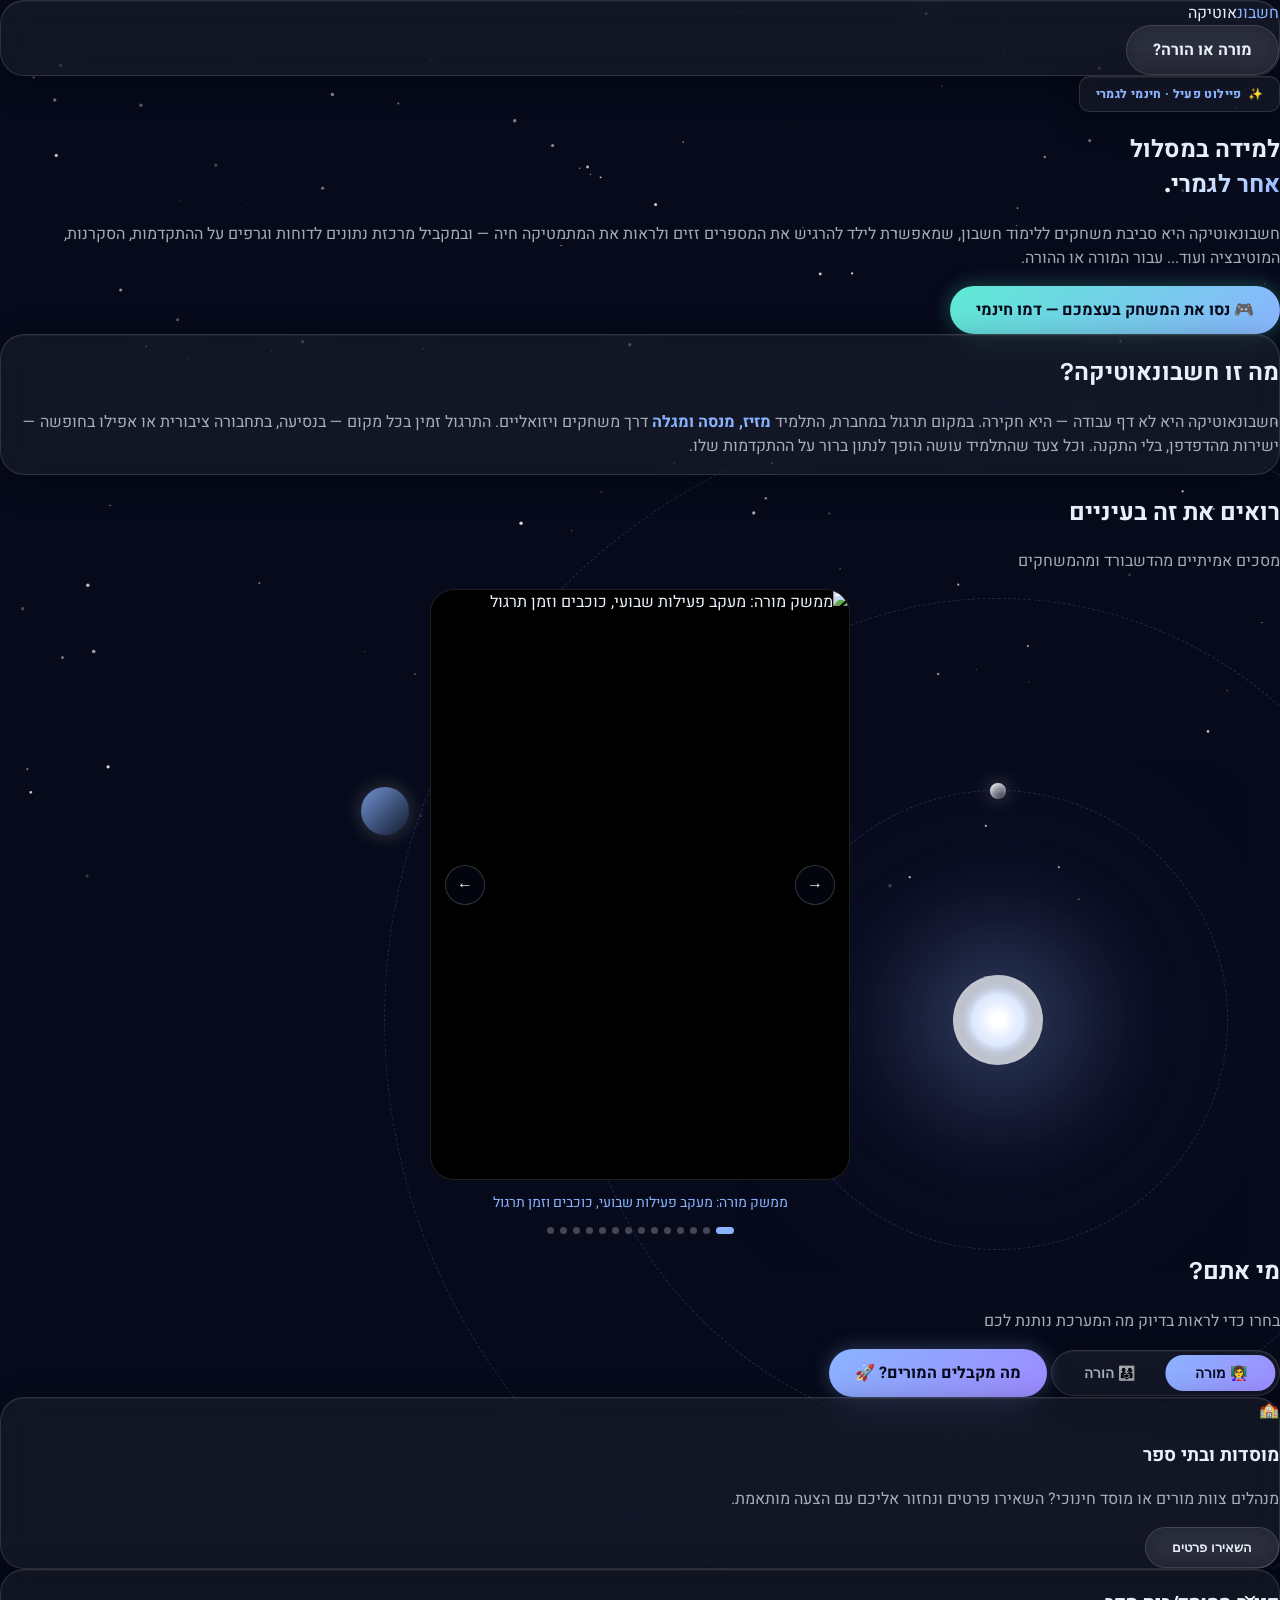
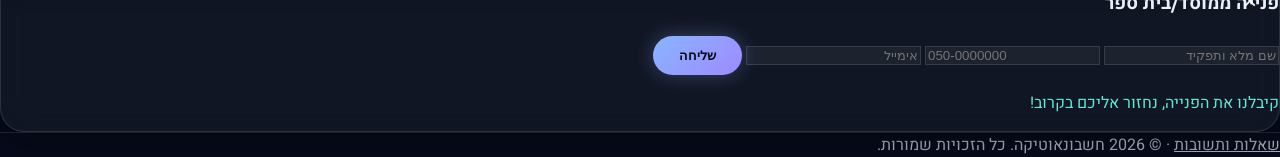
==== index.html @ 61967789 "Clarify landing page copy and remove arrows from buttons Rewrites the hero description in the founde" ====
<!DOCTYPE html>
<html lang="he" dir="rtl">
<head>
  <meta charset="UTF-8" />
  <meta name="viewport" content="width=device-width, initial-scale=1.0, viewport-fit=cover" />
  <title>חשבונאוטיקה | למידה במסלול אחר לגמרי</title>

  <script src="https://cdn.tailwindcss.com"></script>
  <link href="https://fonts.googleapis.com/css2?family=Heebo:wght@300;400;500;700;900&family=Space+Grotesk:wght@500;600;700&display=swap" rel="stylesheet">
  <link rel="stylesheet" href="assets/site.css">
  <style>
    #starfield { position:fixed; inset:0; z-index:-3; pointer-events:none; }
    .role-switch { position:relative; display:inline-flex; padding:4px; border-radius:999px; gap:4px; }
    .role-switch button { position:relative; z-index:2; border:none; background:none; padding:10px 28px; border-radius:999px; font-weight:800; font-size:14px; cursor:pointer; color:var(--text-muted); transition:color 0.25s ease; }
    .role-switch button.active { color:var(--bg-deep); }
    .role-switch .role-thumb { position:absolute; top:4px; bottom:4px; left:4px; width:calc(50% - 4px); border-radius:999px; background:linear-gradient(135deg, var(--accent-blue) 0%, var(--accent-indigo) 100%); transition:transform 0.3s cubic-bezier(.4,0,.2,1); z-index:1; }
    .role-switch[data-role="teacher"] .role-thumb { transform:translateX(100%); }
    .role-switch[data-role="parent"] .role-thumb { transform:translateX(0); }
  </style>
</head>
<body class="antialiased">

  <canvas id="starfield"></canvas>

  <!-- Navbar -->
  <nav class="fixed top-0 w-full z-50 p-4">
    <div class="max-w-6xl mx-auto glass-panel !rounded-full px-6 py-3 flex justify-between items-center">
      <div class="font-space font-bold text-lg">
        <span style="color:var(--accent-blue);">חשבונ</span>אוטיקה
      </div>
      <a href="#roleSwitch" class="glass-btn !py-2 !px-5 !text-sm">מורה או הורה?</a>
    </div>
  </nav>

  <!-- Hero -->
  <main class="relative z-10 max-w-5xl mx-auto px-5 pt-32 sm:pt-40 pb-20">
    <section class="text-center space-y-7">
      <div class="label-tag glass-panel" style="display:inline-flex; color:var(--accent-blue); padding:8px 16px;">
        <span>✨</span><span>פיילוט פעיל · חינמי לגמרי</span>
      </div>
      <h1 class="font-space text-4xl sm:text-5xl lg:text-6xl font-bold leading-tight">
        למידה במסלול <br>
        <span class="text-gradient">אחר לגמרי.</span>
      </h1>
      <p id="roleSupportingText" class="text-base sm:text-lg leading-relaxed max-w-2xl mx-auto" style="color:var(--text-muted);">
        חשבונאוטיקה היא סביבת משחקים ללימוד חשבון, שמאפשרת לילד להרגיש את המספרים זזים ולראות את המתמטיקה חיה — ובמקביל מרכזת נתונים לדוחות וגרפים על ההתקדמות, הסקרנות, המוטיבציה ועוד... עבור המורה או ההורה.
      </p>
      <a href="https://aritmetica.nt-school.app/demo" target="_blank" rel="noopener" class="glass-btn" style="display:inline-flex; background:linear-gradient(135deg, var(--accent-turquoise) 0%, var(--accent-blue) 100%); border:none; color:var(--bg-deep); box-shadow:0 0 20px rgba(94,234,212,0.3);">🎮 נסו את המשחק בעצמכם — דמו חינמי</a>
    </section>

    <!-- Vision -->
    <section class="mt-24 glass-panel p-6 sm:p-10 space-y-4 text-right">
      <h2 class="font-space text-2xl sm:text-3xl font-bold">מה זו חשבונאוטיקה?</h2>
      <p class="leading-relaxed" style="color:var(--text-muted);">
        חשבונאוטיקה היא לא דף עבודה — היא חקירה. במקום תרגול במחברת, התלמיד <span style="color:var(--accent-blue); font-weight:700;">מזיז, מנסה ומגלה</span> דרך משחקים ויזואליים. התרגול זמין בכל מקום — בנסיעה, בתחבורה ציבורית או אפילו בחופשה — ישירות מהדפדפן, בלי התקנה. וכל צעד שהתלמיד עושה הופך לנתון ברור על ההתקדמות שלו.
      </p>
    </section>

    <!-- Gallery -->
    <section class="mt-24 space-y-6">
      <div class="text-center space-y-2">
        <h2 class="font-space text-2xl sm:text-3xl font-bold">רואים את זה בעיניים</h2>
        <p style="color:var(--text-muted);">מסכים אמיתיים מהדשבורד ומהמשחקים</p>
      </div>
      <div id="gallerySection"></div>
    </section>

    <!-- Role picker -->
    <section class="mt-24 text-center space-y-4">
      <div class="space-y-2 mb-6">
        <h2 class="font-space text-2xl sm:text-3xl font-bold">מי אתם?</h2>
        <p style="color:var(--text-muted);">בחרו כדי לראות בדיוק מה המערכת נותנת לכם</p>
      </div>
      <div class="flex flex-col items-center gap-4">
        <div class="role-switch glass-panel" id="roleSwitch" data-role="teacher">
          <div class="role-thumb"></div>
          <button type="button" data-role="teacher" class="active">👩‍🏫 מורה</button>
          <button type="button" data-role="parent">👨‍👩‍👧 הורה</button>
        </div>
        <a id="roleCta" href="teacher.html" class="glass-btn glass-btn-primary">מה מקבלים המורים? 🚀</a>
      </div>
    </section>

    <!-- Institutions -->
    <section id="tracks" class="mt-24 scroll-mt-24">
      <div class="glass-panel p-8 flex flex-col sm:flex-row sm:items-center gap-5 justify-between" id="institution-panel">
        <div class="flex items-start gap-4">
          <div class="text-3xl">🏫</div>
          <div>
            <h3 class="font-space text-xl font-bold mb-1">מוסדות ובתי ספר</h3>
            <p style="color:var(--text-muted);" class="text-sm leading-relaxed">מנהלים צוות מורים או מוסד חינוכי? השאירו פרטים ונחזור אליכם עם הצעה מותאמת.</p>
          </div>
        </div>
        <button id="institution-open-btn" class="glass-btn whitespace-nowrap">השאירו פרטים</button>
      </div>
    </section>
  </main>

  <!-- Institution contact modal -->
  <div id="institution-modal" class="hidden fixed inset-0 z-[999] items-center justify-center p-4" style="background:rgba(6,10,26,0.9);">
    <div class="glass-panel p-6 sm:p-8 max-w-md w-full text-right relative">
      <button id="institution-close-btn" style="position:absolute; top:16px; inset-inline-start:16px; background:none; border:none; color:white; font-size:24px; cursor:pointer;">&times;</button>
      <h3 class="font-space text-xl font-bold mb-4">פנייה ממוסד/בית ספר</h3>
      <form id="institutionForm" data-prefix="inst" class="space-y-3">
        <div id="inst-error-message" class="hidden p-3 rounded-xl text-xs font-semibold" style="background:rgba(255,107,74,0.12); color:var(--accent-flame);"></div>
        <input id="inst-name" placeholder="שם מלא ותפקיד" required class="w-full px-4 py-3 rounded-xl text-sm" style="background:rgba(255,255,255,0.05); border:1px solid var(--border-panel); color:white;">
        <input id="inst-phone" type="tel" placeholder="050-0000000" required class="w-full px-4 py-3 rounded-xl text-sm" style="background:rgba(255,255,255,0.05); border:1px solid var(--border-panel); color:white;">
        <input id="inst-email" type="email" placeholder="אימייל" required class="w-full px-4 py-3 rounded-xl text-sm" style="background:rgba(255,255,255,0.05); border:1px solid var(--border-panel); color:white;">
        <button type="submit" class="glass-btn glass-btn-primary w-full justify-center">שליחה</button>
      </form>
      <div id="institution-success" class="hidden text-center py-4">
        <p style="color:var(--accent-turquoise);">קיבלנו את הפנייה, נחזור אליכם בקרוב!</p>
      </div>
    </div>
  </div>

  <footer class="py-8 px-5 text-center text-xs relative z-10" style="color:var(--text-muted); border-top:1px solid var(--border-panel);">
    <a href="faq.html" style="color:var(--text-muted); text-decoration:underline;">שאלות ותשובות</a>
    <span class="mx-2">·</span>
    © 2026 חשבונאוטיקה. כל הזכויות שמורות.
  </footer>

  <script src="assets/solar-system.js"></script>
  <script src="assets/starfield.js"></script>
  <script src="assets/gallery.js"></script>
  <script src="assets/lead-form.js"></script>
  <script>
    if (window.innerWidth < 640) {
      initSolarSystem({ top: '-8%', left: '-30%', scale: 0.55, rotateOffset: 0, parallaxYFactor: 0.25, parallaxXFactor: 0 });
    } else {
      initSolarSystem({ top: '28%', left: '18%', scale: 1, rotateOffset: 0, parallax: false });
    }
    initStarfield();

    // Role switch — swaps hero supporting text + CTA target in place.
    (function () {
      const roleCopy = {
        teacher: {
          text: 'חשבונאוטיקה היא סביבת משחקים ללימוד חשבון, שמאפשרת לתלמיד להרגיש את המספרים זזים ולראות את המתמטיקה חיה — ובמקביל מרכזת נתונים לדוחות וגרפים על ההתקדמות, הסקרנות, המוטיבציה ועוד... עבור המורה.',
          ctaText: 'מה מקבלים המורים? 🚀',
          ctaHref: 'teacher.html'
        },
        parent: {
          text: 'חשבונאוטיקה היא סביבת משחקים ללימוד חשבון, שמאפשרת לילד להרגיש את המספרים זזים ולראות את המתמטיקה חיה — ובמקביל מרכזת נתונים לדוחות וגרפים על ההתקדמות, הסקרנות, המוטיבציה ועוד... עבורכם.',
          ctaText: 'מה מקבלים ההורים? 🚀',
          ctaHref: 'parent.html'
        }
      };
      const roleSwitch = document.getElementById('roleSwitch');
      const roleText = document.getElementById('roleSupportingText');
      const roleCta = document.getElementById('roleCta');
      roleSwitch.querySelectorAll('button').forEach(function (btn) {
        btn.addEventListener('click', function () {
          const role = btn.getAttribute('data-role');
          roleSwitch.setAttribute('data-role', role);
          roleSwitch.querySelectorAll('button').forEach(function (b) { b.classList.remove('active'); });
          btn.classList.add('active');
          roleText.textContent = roleCopy[role].text;
          roleCta.textContent = roleCopy[role].ctaText;
          roleCta.href = roleCopy[role].ctaHref;
        });
      });
    })();

    const albumData = [
      { src: 'דשבורד 1 .gif', label: 'ממשק מורה: מעקב פעילות שבועי, כוכבים וזמן תרגול' },
      { src: 'דשבורד 2.gif', label: 'ממשק מורה: ניתוח שגיאות ואבחון קשיים לתלמיד' },
      { src: 'דשבורד 3.gif', label: 'ממשק מורה: בניית רצף תרגול אישי לכל תלמיד' },
      { src: 'כפל 1 .gif', label: 'גיימפליי: תרגול כפל ויזואלי המשלב הבנה ומשחק מאתגר' },
      { src: 'כפל 2.gif', label: 'גיימפליי: משחק לוח הכפל לחיזוק ושליפה מהירה' },
      { src: 'משוואות .gif', label: 'גיימפליי: פתרון משוואות בדרך חווייתית' },
      { src: 'צורות .gif', label: 'גיימפליי: מהנדסי צורות - הבנת שטח והיקף' },
      { src: '111.jpeg', label: 'FractionLab - מעבדת שברים אינטראקטיבית' },
      { src: '112.jpeg', label: 'Balance - מאזניים אלגבריים ואיזון משוואות' },
      { src: '113.jpeg', label: 'Tank - שברים עשרוניים ואחוזים באמצעות מילוי מכלים' },
      { src: '114.jpeg', label: 'Equations - ייצוג חזותי ופתרון משוואות' },
      { src: '115.jpeg', label: 'MultiplicationChamp - ראייה מרחבית ולוח הכפל' },
      { src: '116.jpeg', label: 'JuniorGrid - גאומטריה, שטחים וכפל מבוסס רשת' },
      { src: '117.jpeg', label: 'Magic Patterns - זיהוי חוקיות וסדרות מספריות' }
    ];
    initGallery('gallerySection', albumData, { autoAdvanceMs: 4000 });

    const instOpenBtn = document.getElementById('institution-open-btn');
    const instModal = document.getElementById('institution-modal');
    const instCloseBtn = document.getElementById('institution-close-btn');
    instOpenBtn.addEventListener('click', function () {
      instModal.classList.remove('hidden');
      instModal.style.display = 'flex';
    });
    instCloseBtn.addEventListener('click', function () {
      instModal.classList.add('hidden');
      instModal.style.display = 'none';
    });
    document.getElementById('institutionForm').addEventListener('submit', function (e) {
      e.preventDefault();
      const ok = submitLeadForm(this, 'institution', function () {
        document.getElementById('institutionForm').classList.add('hidden');
        document.getElementById('institution-success').classList.remove('hidden');
      });
    });
  </script>
</body>
</html>
---- assets/site.css ----
/*
  Shared design tokens for the חשבונאוטיקה brand site.
  Pages must include in <head>, BEFORE this file:
  <link href="https://fonts.googleapis.com/css2?family=Heebo:wght@300;400;500;700;900&family=Space+Grotesk:wght@500;600;700&display=swap" rel="stylesheet">
*/

:root {
  --bg-deep: #060A1A;
  --bg-deep-2: #0B1330;
  --bg-panel: rgba(255, 255, 255, 0.05);
  --border-panel: rgba(255, 255, 255, 0.12);
  --accent-blue: #8AB4FF;
  --accent-indigo: #9D8BFF;
  --accent-turquoise: #5EEAD4;
  --accent-flame: #FF6B4A;
  --text-primary: #EAF0FA;
  --text-muted: rgba(234, 240, 250, 0.7);
}

* { box-sizing: border-box; }

html { scroll-behavior: smooth; }

body {
  background-color: var(--bg-deep);
  color: var(--text-primary);
  font-family: 'Heebo', -apple-system, BlinkMacSystemFont, 'Segoe UI', sans-serif;
  overflow-x: hidden;
  margin: 0;
}

.font-space { font-family: 'Space Grotesk', 'Heebo', sans-serif; }

.glass-panel {
  background: var(--bg-panel);
  backdrop-filter: blur(16px);
  -webkit-backdrop-filter: blur(16px);
  border: 1px solid var(--border-panel);
  box-shadow: 0 8px 32px rgba(0, 0, 0, 0.3), inset 0 1px 0 rgba(255, 255, 255, 0.05);
  border-radius: 24px;
  transition: all 0.3s ease;
}

.glass-panel:hover {
  background: rgba(255, 255, 255, 0.07);
  border-color: rgba(255, 255, 255, 0.18);
  transform: translateY(-2px);
}

.glass-btn {
  background: rgba(255, 255, 255, 0.06);
  backdrop-filter: blur(10px);
  -webkit-backdrop-filter: blur(10px);
  border: 1px solid rgba(255, 255, 255, 0.14);
  color: var(--text-primary);
  padding: 12px 26px;
  border-radius: 999px;
  font-weight: 700;
  display: inline-flex;
  align-items: center;
  justify-content: center;
  gap: 8px;
  transition: all 0.25s ease;
  cursor: pointer;
  text-decoration: none;
}

.glass-btn:hover {
  background: rgba(255, 255, 255, 0.11);
  border-color: rgba(138, 180, 255, 0.45);
  box-shadow: 0 0 20px rgba(138, 180, 255, 0.2);
  transform: translateY(-1px);
}

.glass-btn-primary {
  background: linear-gradient(135deg, var(--accent-blue) 0%, var(--accent-indigo) 100%);
  color: var(--bg-deep);
  border: none;
  box-shadow: 0 0 20px rgba(138, 180, 255, 0.3);
}

.glass-btn-primary:hover {
  box-shadow: 0 0 30px rgba(138, 180, 255, 0.5);
  transform: translateY(-1px);
}

.text-gradient {
  background: linear-gradient(135deg, #FFFFFF 0%, var(--accent-blue) 100%);
  -webkit-background-clip: text;
  -webkit-text-fill-color: transparent;
  background-clip: text;
}

.label-tag {
  display: inline-flex;
  align-items: center;
  gap: 6px;
  padding: 6px 14px;
  border-radius: 10px;
  font-weight: 800;
  font-size: 12px;
  letter-spacing: 0.03em;
}

.form-select {
  appearance: none;
  -webkit-appearance: none;
  background-image: url("data:image/svg+xml,%3Csvg xmlns='http://www.w3.org/2000/svg' width='12' height='8' viewBox='0 0 12 8' fill='none'%3E%3Cpath d='M1 1.5L6 6.5L11 1.5' stroke='%238AB4FF' stroke-width='1.5' stroke-linecap='round' stroke-linejoin='round'/%3E%3C/svg%3E");
  background-repeat: no-repeat;
  background-position: left 16px center;
  color-scheme: dark;
}
.form-select option {
  background: var(--bg-deep-2);
  color: var(--text-primary);
}
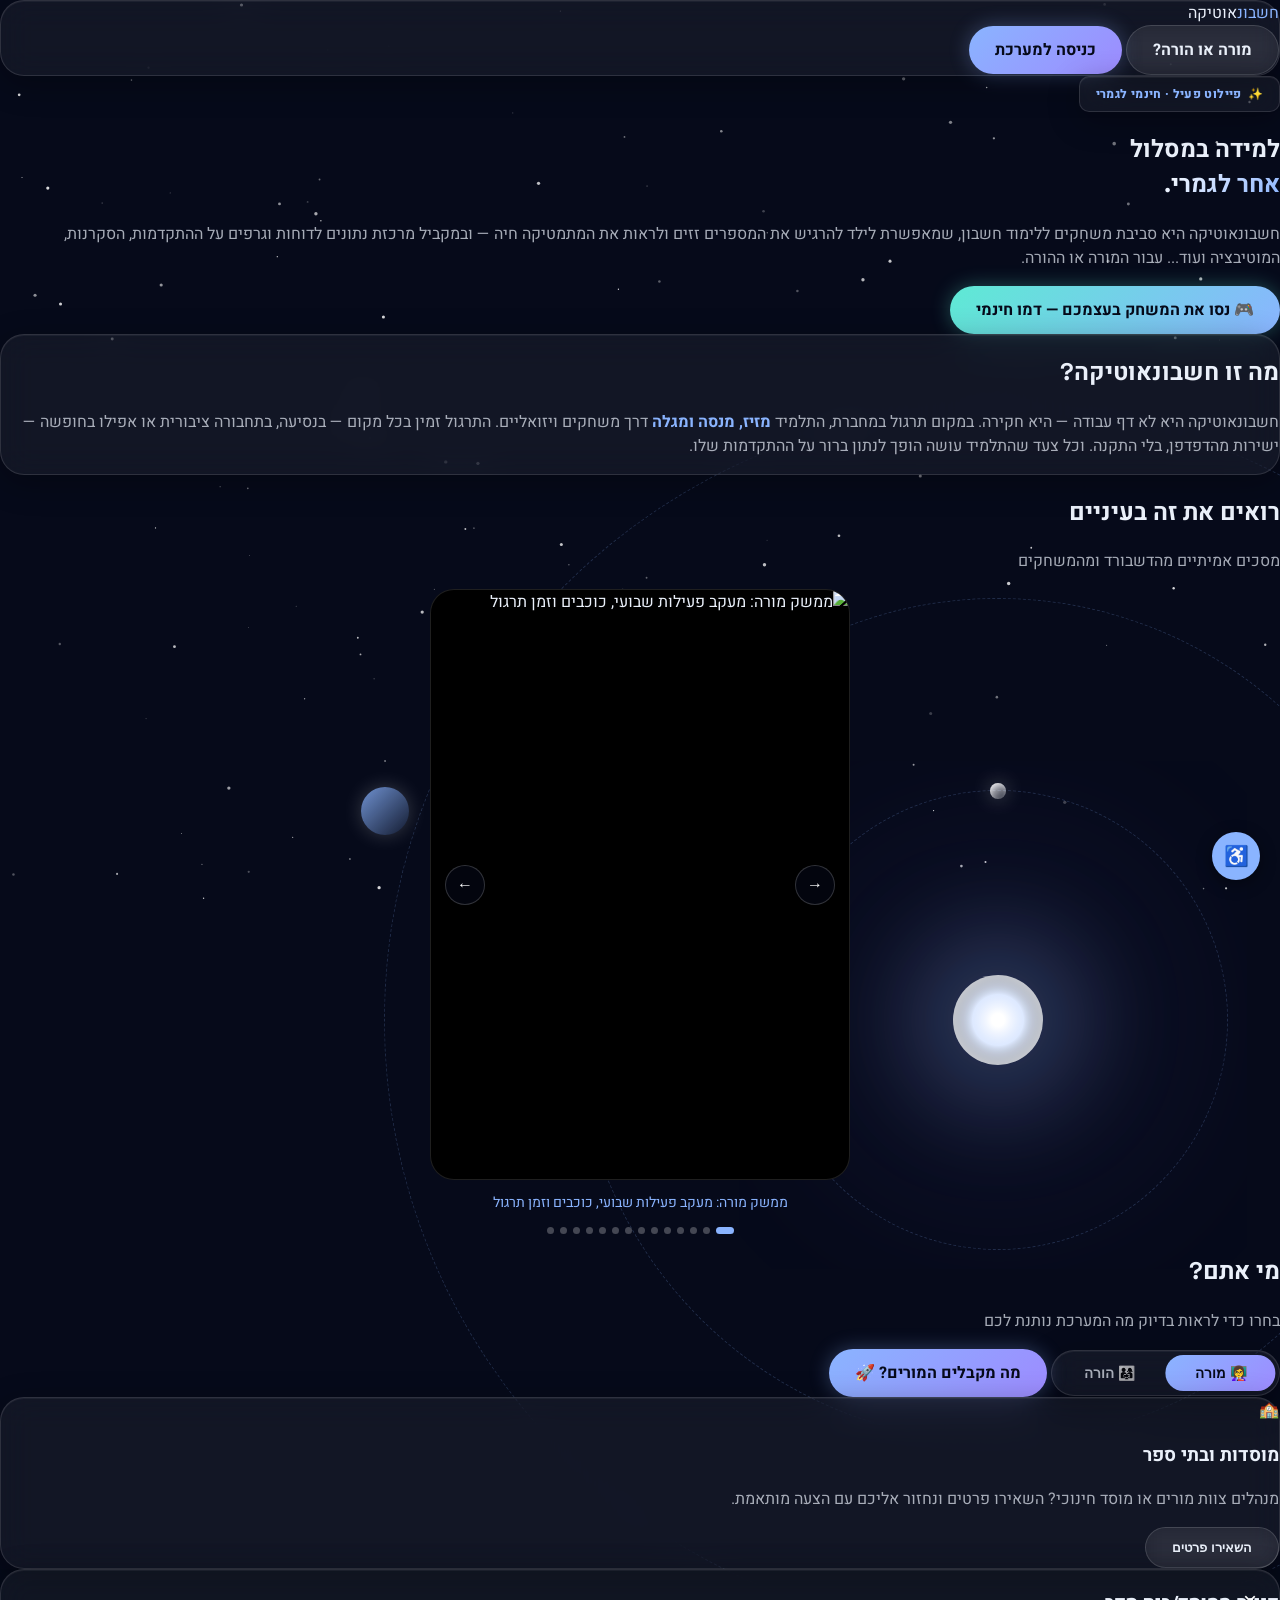
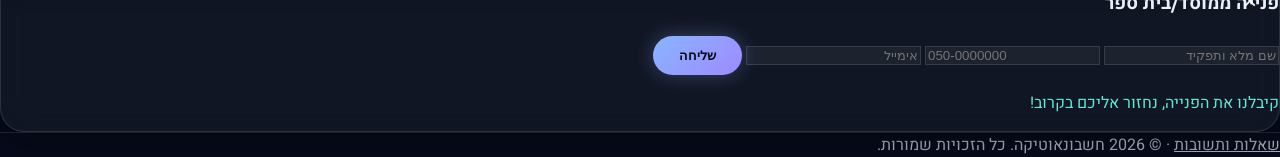
==== commit 486c7785: "Wire real login URL, expand guides, add responsive nav and accessibility Replaces the Vercel placeho" ====
--- a/index.html
+++ b/index.html
@@ -23,12 +23,15 @@
   <canvas id="starfield"></canvas>
 
   <!-- Navbar -->
-  <nav class="fixed top-0 w-full z-50 p-4">
-    <div class="max-w-6xl mx-auto glass-panel !rounded-full px-6 py-3 flex justify-between items-center">
-      <div class="font-space font-bold text-lg">
+  <nav class="fixed top-0 w-full z-50 p-2 sm:p-4">
+    <div class="max-w-6xl mx-auto glass-panel !rounded-full px-3 sm:px-6 py-2 sm:py-3 flex justify-between items-center gap-2">
+      <div class="font-space font-bold text-base sm:text-lg shrink-0">
         <span style="color:var(--accent-blue);">חשבונ</span>אוטיקה
       </div>
-      <a href="#roleSwitch" class="glass-btn !py-2 !px-5 !text-sm">מורה או הורה?</a>
+      <div class="flex items-center gap-1.5 sm:gap-2">
+        <a href="#roleSwitch" class="glass-btn !py-1.5 !px-3 sm:!py-2 sm:!px-5 !text-xs sm:!text-sm whitespace-nowrap">מורה או הורה?</a>
+        <a href="https://aritmetica.nt-school.app" target="_blank" rel="noopener" class="glass-btn glass-btn-primary !py-1.5 !px-3 sm:!py-2 sm:!px-5 !text-xs sm:!text-sm whitespace-nowrap">כניסה למערכת</a>
+      </div>
     </div>
   </nav>
 
@@ -124,7 +127,10 @@
   <script src="assets/starfield.js"></script>
   <script src="assets/gallery.js"></script>
   <script src="assets/lead-form.js"></script>
+  <script src="assets/accessibility.js"></script>
   <script>
+    initAccessibilityWidget();
+
     if (window.innerWidth < 640) {
       initSolarSystem({ top: '-8%', left: '-30%', scale: 0.55, rotateOffset: 0, parallaxYFactor: 0.25, parallaxXFactor: 0 });
     } else {
--- a/assets/site.css
+++ b/assets/site.css
@@ -20,6 +20,13 @@
 * { box-sizing: border-box; }
 
 html { scroll-behavior: smooth; }
+
+html.a11y-large-text { font-size: 118%; }
+
+html.a11y-high-contrast { --text-muted: rgba(255, 255, 255, 0.92); --border-panel: rgba(255, 255, 255, 0.35); }
+html.a11y-high-contrast body { background-color: #000000; }
+html.a11y-high-contrast .glass-panel { background: rgba(255, 255, 255, 0.08); border-color: rgba(255, 255, 255, 0.4); }
+html.a11y-high-contrast .glass-btn { border-color: rgba(255, 255, 255, 0.5); }
 
 body {
   background-color: var(--bg-deep);
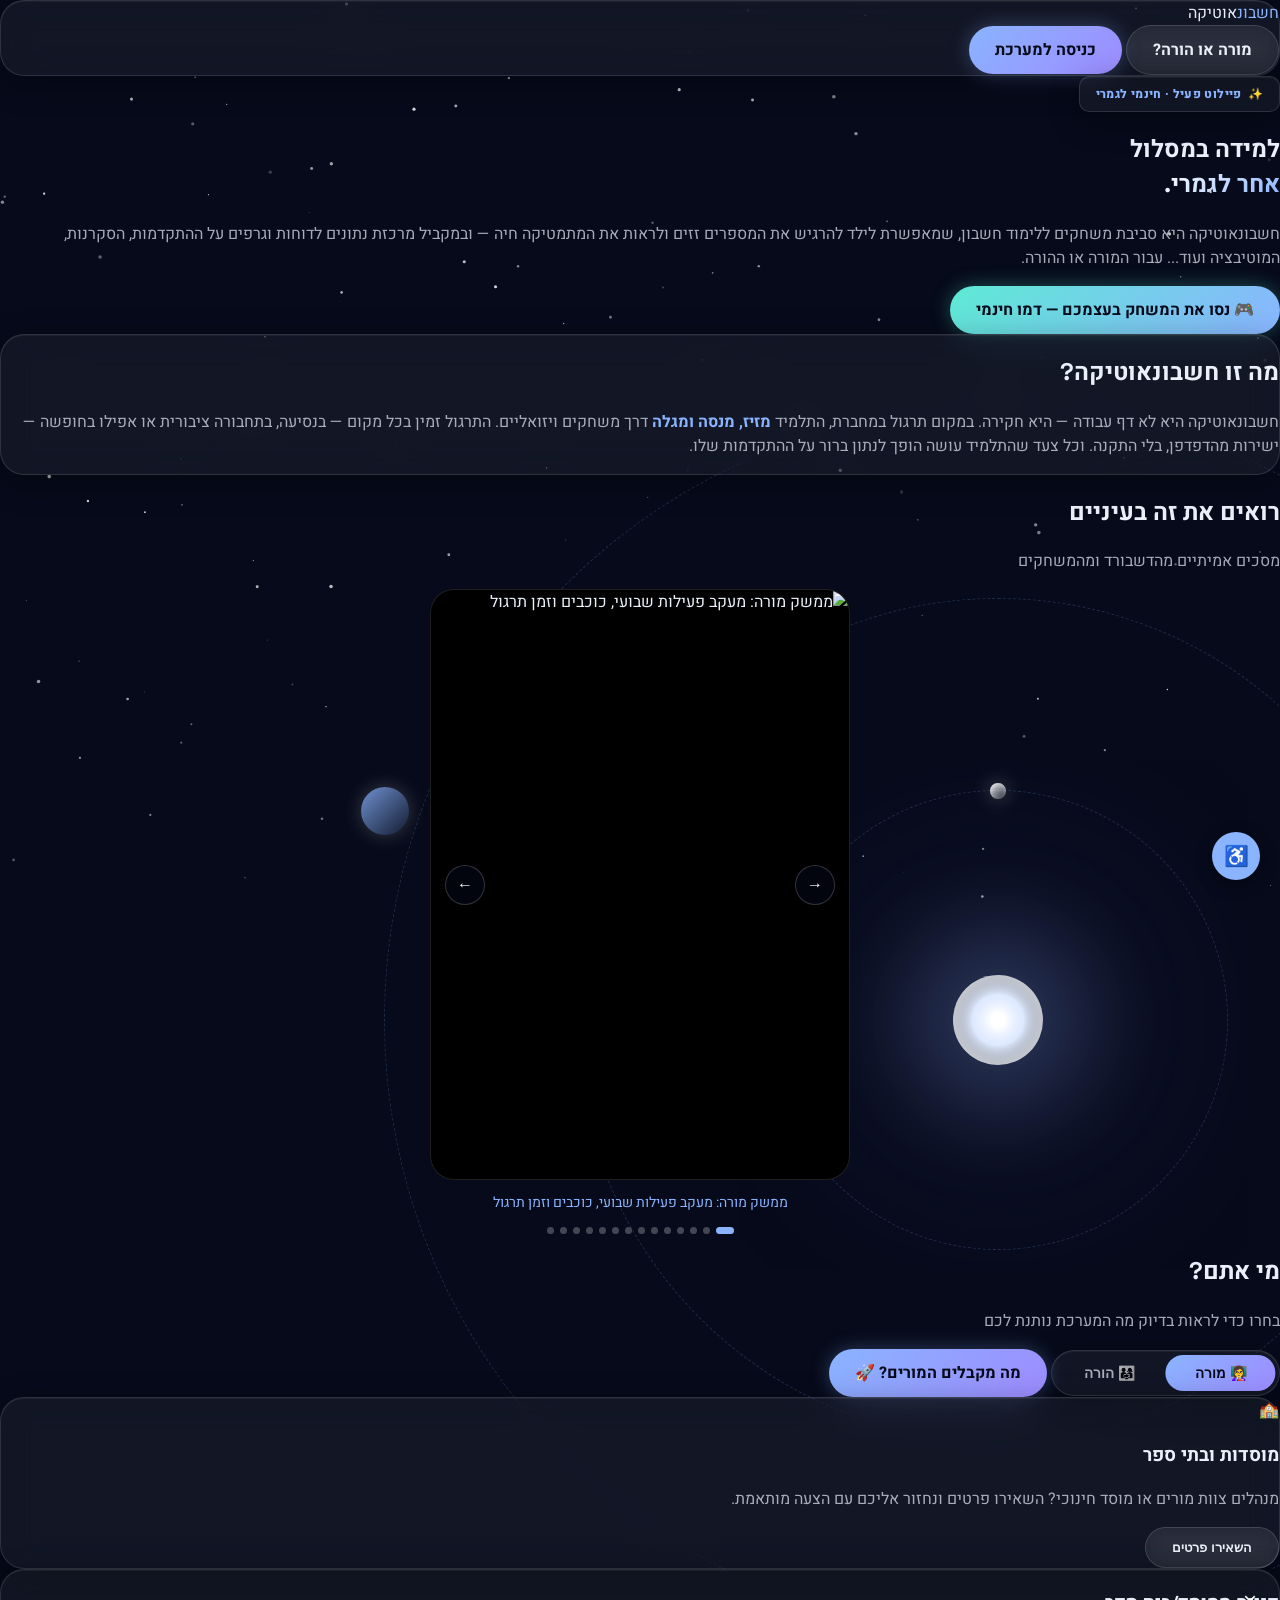
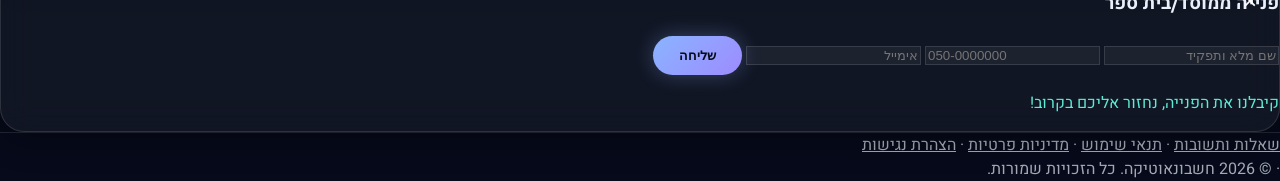
==== commit dda46351: "Add favicon, Open Graph tags, and legal footer links Adds a rocket favicon and per-page og:/twitter:" ====
--- a/index.html
+++ b/index.html
@@ -4,6 +4,16 @@
   <meta charset="UTF-8" />
   <meta name="viewport" content="width=device-width, initial-scale=1.0, viewport-fit=cover" />
   <title>חשבונאוטיקה | למידה במסלול אחר לגמרי</title>
+  <link rel="icon" href="assets/favicon.svg" type="image/svg+xml">
+
+  <meta property="og:type" content="website">
+  <meta property="og:title" content="חשבונאוטיקה | למידה במסלול אחר לגמרי">
+  <meta property="og:description" content="סביבת משחקים ללימוד חשבון, שמאפשרת לילד להרגיש את המספרים זזים ולראות את המתמטיקה חיה — עם דוחות ברורים למורה או להורה.">
+  <meta property="og:image" content="assets/og-preview.jpg">
+  <meta name="twitter:card" content="summary_large_image">
+  <meta name="twitter:title" content="חשבונאוטיקה | למידה במסלול אחר לגמרי">
+  <meta name="twitter:description" content="סביבת משחקים ללימוד חשבון, שמאפשרת לילד להרגיש את המספרים זזים ולראות את המתמטיקה חיה.">
+  <meta name="twitter:image" content="assets/og-preview.jpg">
 
   <script src="https://cdn.tailwindcss.com"></script>
   <link href="https://fonts.googleapis.com/css2?family=Heebo:wght@300;400;500;700;900&family=Space+Grotesk:wght@500;600;700&display=swap" rel="stylesheet">
@@ -120,6 +130,13 @@
   <footer class="py-8 px-5 text-center text-xs relative z-10" style="color:var(--text-muted); border-top:1px solid var(--border-panel);">
     <a href="faq.html" style="color:var(--text-muted); text-decoration:underline;">שאלות ותשובות</a>
     <span class="mx-2">·</span>
+    <a href="https://aritmetica.nt-school.app/terms" target="_blank" rel="noopener" style="color:var(--text-muted); text-decoration:underline;">תנאי שימוש</a>
+    <span class="mx-2">·</span>
+    <a href="https://aritmetica.nt-school.app/privacy" target="_blank" rel="noopener" style="color:var(--text-muted); text-decoration:underline;">מדיניות פרטיות</a>
+    <span class="mx-2">·</span>
+    <a href="https://aritmetica.nt-school.app/accessibility" target="_blank" rel="noopener" style="color:var(--text-muted); text-decoration:underline;">הצהרת נגישות</a>
+    <br class="sm:hidden">
+    <span class="mx-2 hidden sm:inline">·</span>
     © 2026 חשבונאוטיקה. כל הזכויות שמורות.
   </footer>
 
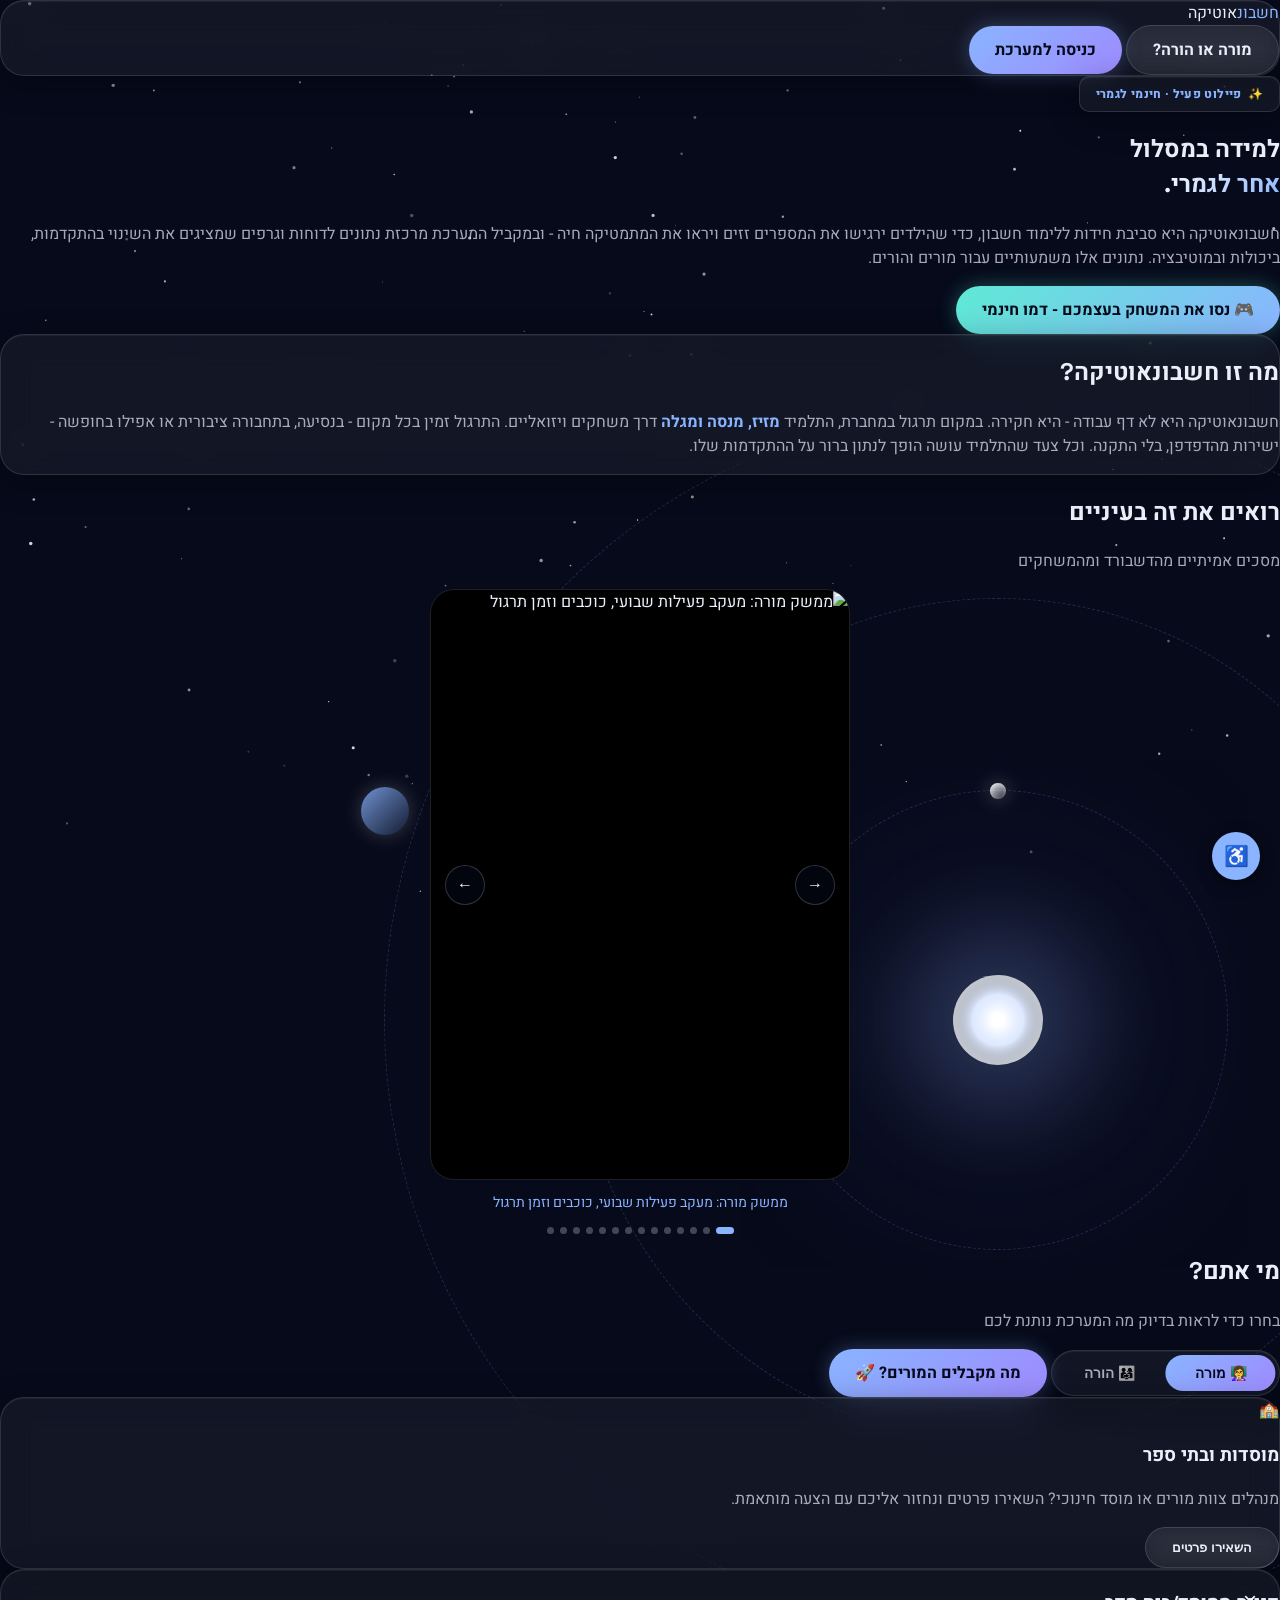
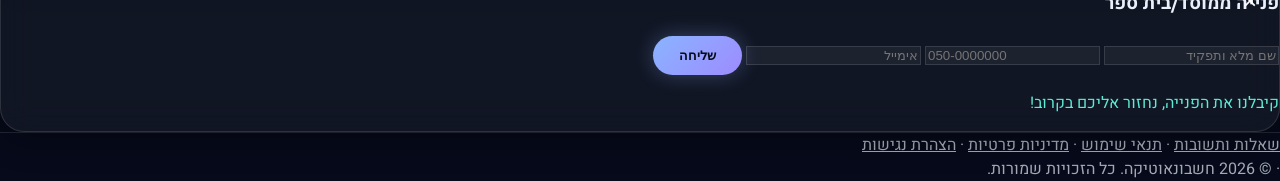
==== commit 743f0f0d: "Rewrite hero copy and replace em-dashes with hyphens site-wide Updates the homepage hero paragraph (" ====
--- a/index.html
+++ b/index.html
@@ -8,11 +8,11 @@
 
   <meta property="og:type" content="website">
   <meta property="og:title" content="חשבונאוטיקה | למידה במסלול אחר לגמרי">
-  <meta property="og:description" content="סביבת משחקים ללימוד חשבון, שמאפשרת לילד להרגיש את המספרים זזים ולראות את המתמטיקה חיה — עם דוחות ברורים למורה או להורה.">
+  <meta property="og:description" content="סביבת חידות ללימוד חשבון, כדי שהילדים ירגישו את המספרים זזים ויראו את המתמטיקה חיה - עם דוחות ברורים למורה או להורה.">
   <meta property="og:image" content="assets/og-preview.jpg">
   <meta name="twitter:card" content="summary_large_image">
   <meta name="twitter:title" content="חשבונאוטיקה | למידה במסלול אחר לגמרי">
-  <meta name="twitter:description" content="סביבת משחקים ללימוד חשבון, שמאפשרת לילד להרגיש את המספרים זזים ולראות את המתמטיקה חיה.">
+  <meta name="twitter:description" content="סביבת חידות ללימוד חשבון, כדי שהילדים ירגישו את המספרים זזים ויראו את המתמטיקה חיה.">
   <meta name="twitter:image" content="assets/og-preview.jpg">
 
   <script src="https://cdn.tailwindcss.com"></script>
@@ -56,16 +56,16 @@
         <span class="text-gradient">אחר לגמרי.</span>
       </h1>
       <p id="roleSupportingText" class="text-base sm:text-lg leading-relaxed max-w-2xl mx-auto" style="color:var(--text-muted);">
-        חשבונאוטיקה היא סביבת משחקים ללימוד חשבון, שמאפשרת לילד להרגיש את המספרים זזים ולראות את המתמטיקה חיה — ובמקביל מרכזת נתונים לדוחות וגרפים על ההתקדמות, הסקרנות, המוטיבציה ועוד... עבור המורה או ההורה.
+        חשבונאוטיקה היא סביבת חידות ללימוד חשבון, כדי שהילדים ירגישו את המספרים זזים ויראו את המתמטיקה חיה - ובמקביל המערכת מרכזת נתונים לדוחות וגרפים שמציגים את השינוי בהתקדמות, ביכולות ובמוטיבציה. נתונים אלו משמעותיים עבור מורים והורים.
       </p>
-      <a href="https://aritmetica.nt-school.app/demo" target="_blank" rel="noopener" class="glass-btn" style="display:inline-flex; background:linear-gradient(135deg, var(--accent-turquoise) 0%, var(--accent-blue) 100%); border:none; color:var(--bg-deep); box-shadow:0 0 20px rgba(94,234,212,0.3);">🎮 נסו את המשחק בעצמכם — דמו חינמי</a>
+      <a href="https://aritmetica.nt-school.app/demo" target="_blank" rel="noopener" class="glass-btn" style="display:inline-flex; background:linear-gradient(135deg, var(--accent-turquoise) 0%, var(--accent-blue) 100%); border:none; color:var(--bg-deep); box-shadow:0 0 20px rgba(94,234,212,0.3);">🎮 נסו את המשחק בעצמכם - דמו חינמי</a>
     </section>
 
     <!-- Vision -->
     <section class="mt-24 glass-panel p-6 sm:p-10 space-y-4 text-right">
       <h2 class="font-space text-2xl sm:text-3xl font-bold">מה זו חשבונאוטיקה?</h2>
       <p class="leading-relaxed" style="color:var(--text-muted);">
-        חשבונאוטיקה היא לא דף עבודה — היא חקירה. במקום תרגול במחברת, התלמיד <span style="color:var(--accent-blue); font-weight:700;">מזיז, מנסה ומגלה</span> דרך משחקים ויזואליים. התרגול זמין בכל מקום — בנסיעה, בתחבורה ציבורית או אפילו בחופשה — ישירות מהדפדפן, בלי התקנה. וכל צעד שהתלמיד עושה הופך לנתון ברור על ההתקדמות שלו.
+        חשבונאוטיקה היא לא דף עבודה - היא חקירה. במקום תרגול במחברת, התלמיד <span style="color:var(--accent-blue); font-weight:700;">מזיז, מנסה ומגלה</span> דרך משחקים ויזואליים. התרגול זמין בכל מקום - בנסיעה, בתחבורה ציבורית או אפילו בחופשה - ישירות מהדפדפן, בלי התקנה. וכל צעד שהתלמיד עושה הופך לנתון ברור על ההתקדמות שלו.
       </p>
     </section>
 
@@ -155,16 +155,16 @@
     }
     initStarfield();
 
-    // Role switch — swaps hero supporting text + CTA target in place.
+    // Role switch - swaps hero supporting text + CTA target in place.
     (function () {
       const roleCopy = {
         teacher: {
-          text: 'חשבונאוטיקה היא סביבת משחקים ללימוד חשבון, שמאפשרת לתלמיד להרגיש את המספרים זזים ולראות את המתמטיקה חיה — ובמקביל מרכזת נתונים לדוחות וגרפים על ההתקדמות, הסקרנות, המוטיבציה ועוד... עבור המורה.',
+          text: 'חשבונאוטיקה היא סביבת חידות ללימוד חשבון, כדי שהתלמידים ירגישו את המספרים זזים ויראו את המתמטיקה חיה - ובמקביל המערכת מרכזת נתונים לדוחות וגרפים שמציגים את השינוי בהתקדמות, ביכולות ובמוטיבציה. נתונים אלו משמעותיים עבור המורה.',
           ctaText: 'מה מקבלים המורים? 🚀',
           ctaHref: 'teacher.html'
         },
         parent: {
-          text: 'חשבונאוטיקה היא סביבת משחקים ללימוד חשבון, שמאפשרת לילד להרגיש את המספרים זזים ולראות את המתמטיקה חיה — ובמקביל מרכזת נתונים לדוחות וגרפים על ההתקדמות, הסקרנות, המוטיבציה ועוד... עבורכם.',
+          text: 'חשבונאוטיקה היא סביבת חידות ללימוד חשבון, כדי שהילדים ירגישו את המספרים זזים ויראו את המתמטיקה חיה - ובמקביל המערכת מרכזת נתונים לדוחות וגרפים שמציגים את השינוי בהתקדמות, ביכולות ובמוטיבציה. נתונים אלו משמעותיים עבורכם.',
           ctaText: 'מה מקבלים ההורים? 🚀',
           ctaHref: 'parent.html'
         }
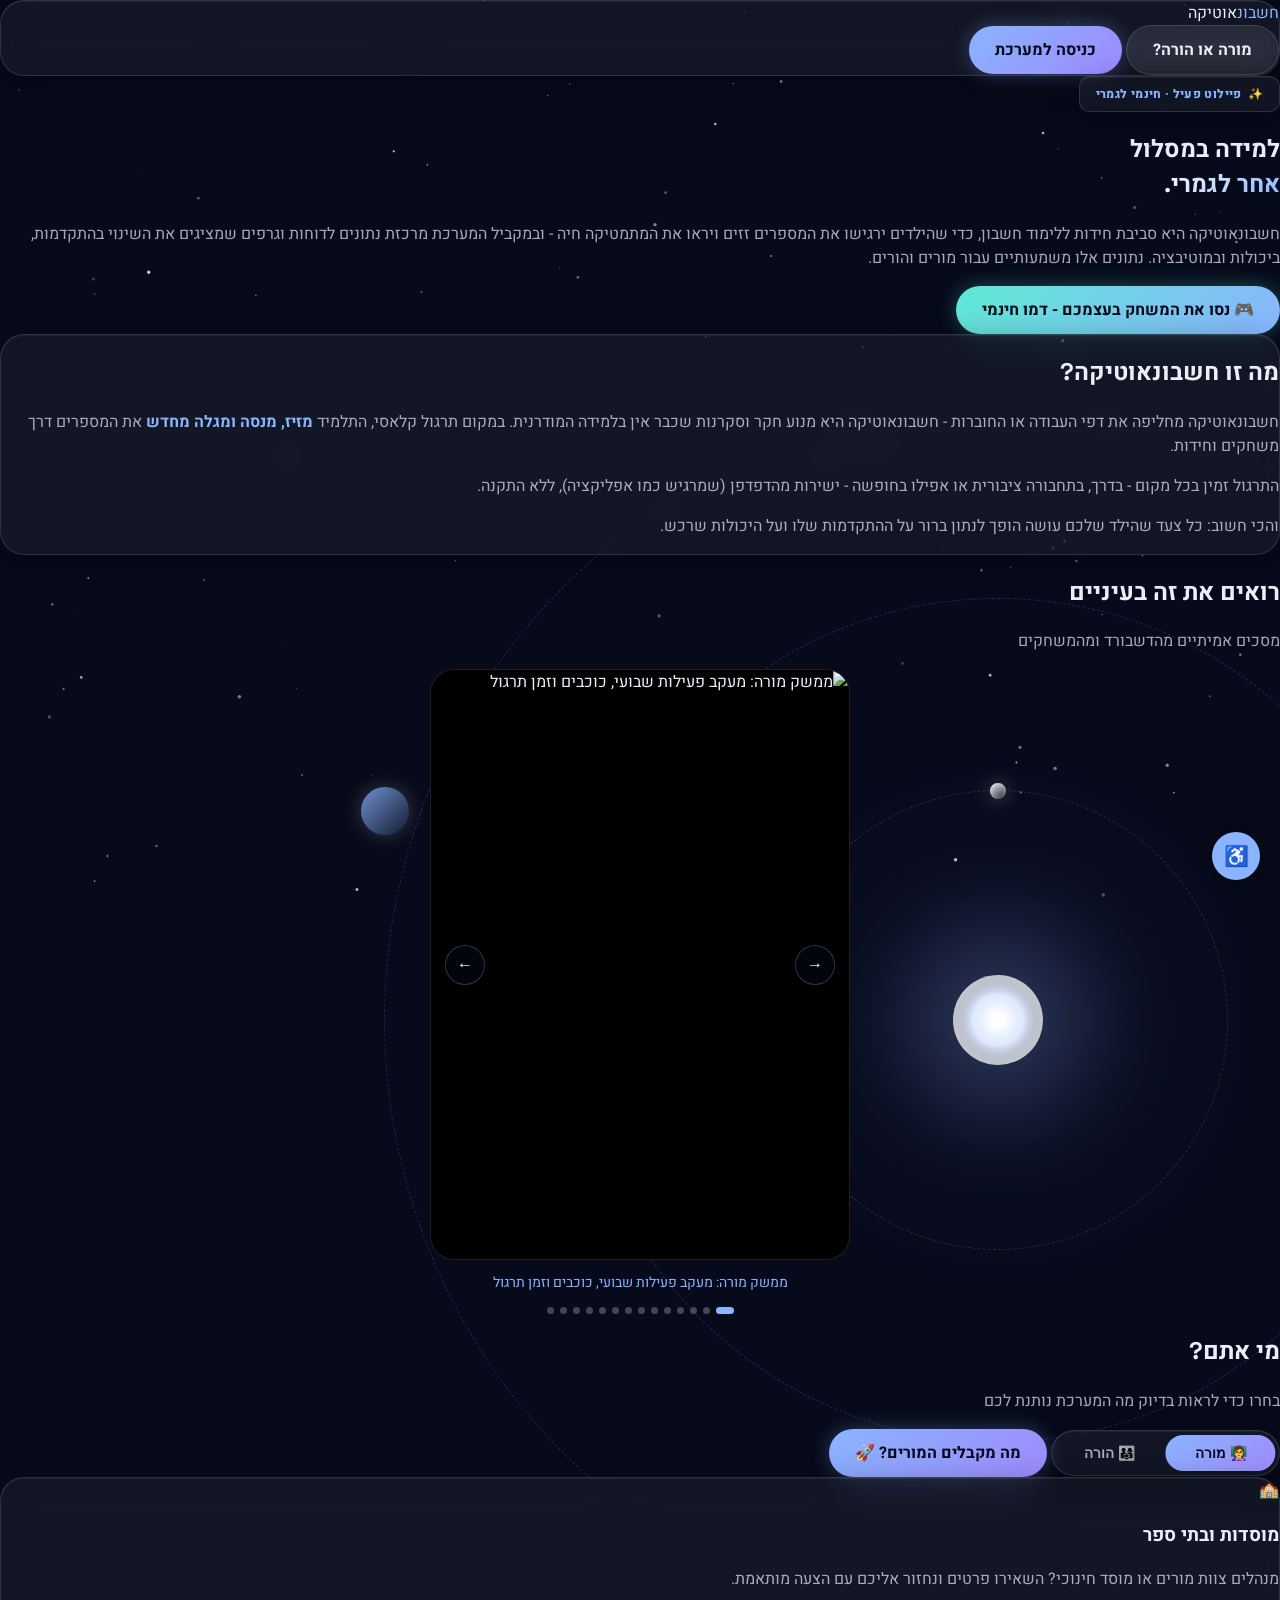
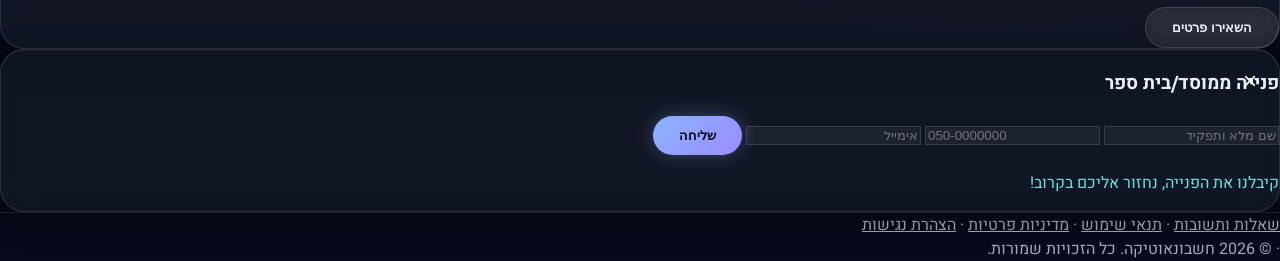
==== commit e096bb30: "Rewrite the "מה זו חשבונאוטיקה" section with founder's copy Splits it into three short paragraphs: r" ====
--- a/index.html
+++ b/index.html
@@ -65,7 +65,13 @@
     <section class="mt-24 glass-panel p-6 sm:p-10 space-y-4 text-right">
       <h2 class="font-space text-2xl sm:text-3xl font-bold">מה זו חשבונאוטיקה?</h2>
       <p class="leading-relaxed" style="color:var(--text-muted);">
-        חשבונאוטיקה היא לא דף עבודה - היא חקירה. במקום תרגול במחברת, התלמיד <span style="color:var(--accent-blue); font-weight:700;">מזיז, מנסה ומגלה</span> דרך משחקים ויזואליים. התרגול זמין בכל מקום - בנסיעה, בתחבורה ציבורית או אפילו בחופשה - ישירות מהדפדפן, בלי התקנה. וכל צעד שהתלמיד עושה הופך לנתון ברור על ההתקדמות שלו.
+        חשבונאוטיקה מחליפה את דפי העבודה או החוברות - חשבונאוטיקה היא מנוע חקר וסקרנות שכבר אין בלמידה המודרנית. במקום תרגול קלאסי, התלמיד <span style="color:var(--accent-blue); font-weight:700;">מזיז, מנסה ומגלה מחדש</span> את המספרים דרך משחקים וחידות.
+      </p>
+      <p class="leading-relaxed" style="color:var(--text-muted);">
+        התרגול זמין בכל מקום - בדרך, בתחבורה ציבורית או אפילו בחופשה - ישירות מהדפדפן (שמרגיש כמו אפליקציה), ללא התקנה.
+      </p>
+      <p class="leading-relaxed" style="color:var(--text-muted);">
+        והכי חשוב: כל צעד שהילד שלכם עושה הופך לנתון ברור על ההתקדמות שלו ועל היכולות שרכש.
       </p>
     </section>
 
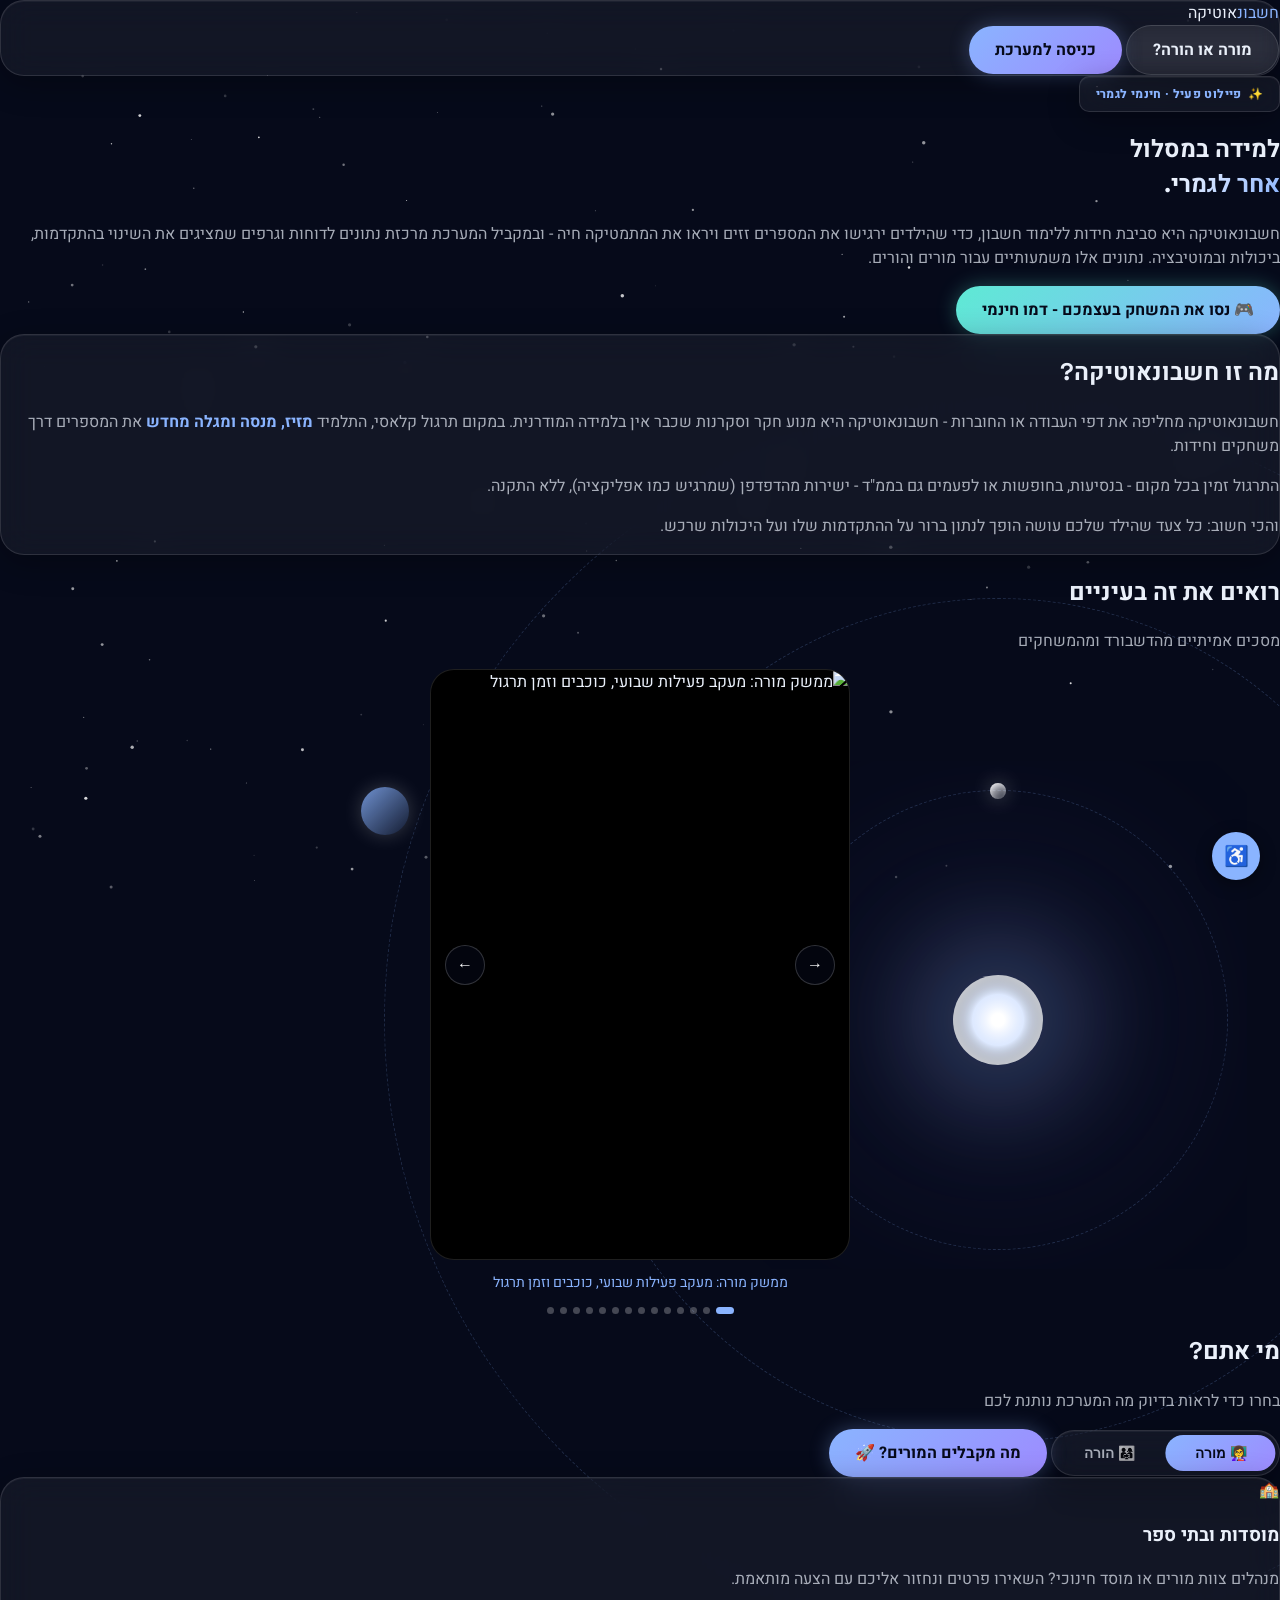
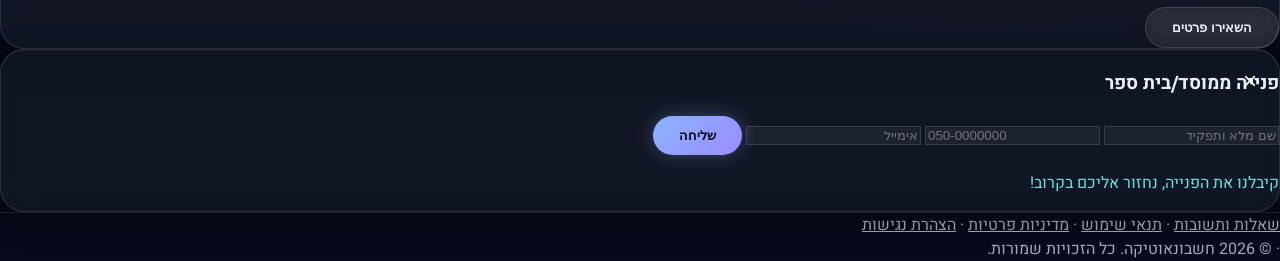
==== commit 50381775: "Tweak "available everywhere" line in the vision section Co-Authored-By: Claude Sonnet 5 <noreply@ant" ====
--- a/index.html
+++ b/index.html
@@ -68,7 +68,7 @@
         חשבונאוטיקה מחליפה את דפי העבודה או החוברות - חשבונאוטיקה היא מנוע חקר וסקרנות שכבר אין בלמידה המודרנית. במקום תרגול קלאסי, התלמיד <span style="color:var(--accent-blue); font-weight:700;">מזיז, מנסה ומגלה מחדש</span> את המספרים דרך משחקים וחידות.
       </p>
       <p class="leading-relaxed" style="color:var(--text-muted);">
-        התרגול זמין בכל מקום - בדרך, בתחבורה ציבורית או אפילו בחופשה - ישירות מהדפדפן (שמרגיש כמו אפליקציה), ללא התקנה.
+        התרגול זמין בכל מקום - בנסיעות, בחופשות או לפעמים גם בממ"ד - ישירות מהדפדפן (שמרגיש כמו אפליקציה), ללא התקנה.
       </p>
       <p class="leading-relaxed" style="color:var(--text-muted);">
         והכי חשוב: כל צעד שהילד שלכם עושה הופך לנתון ברור על ההתקדמות שלו ועל היכולות שרכש.
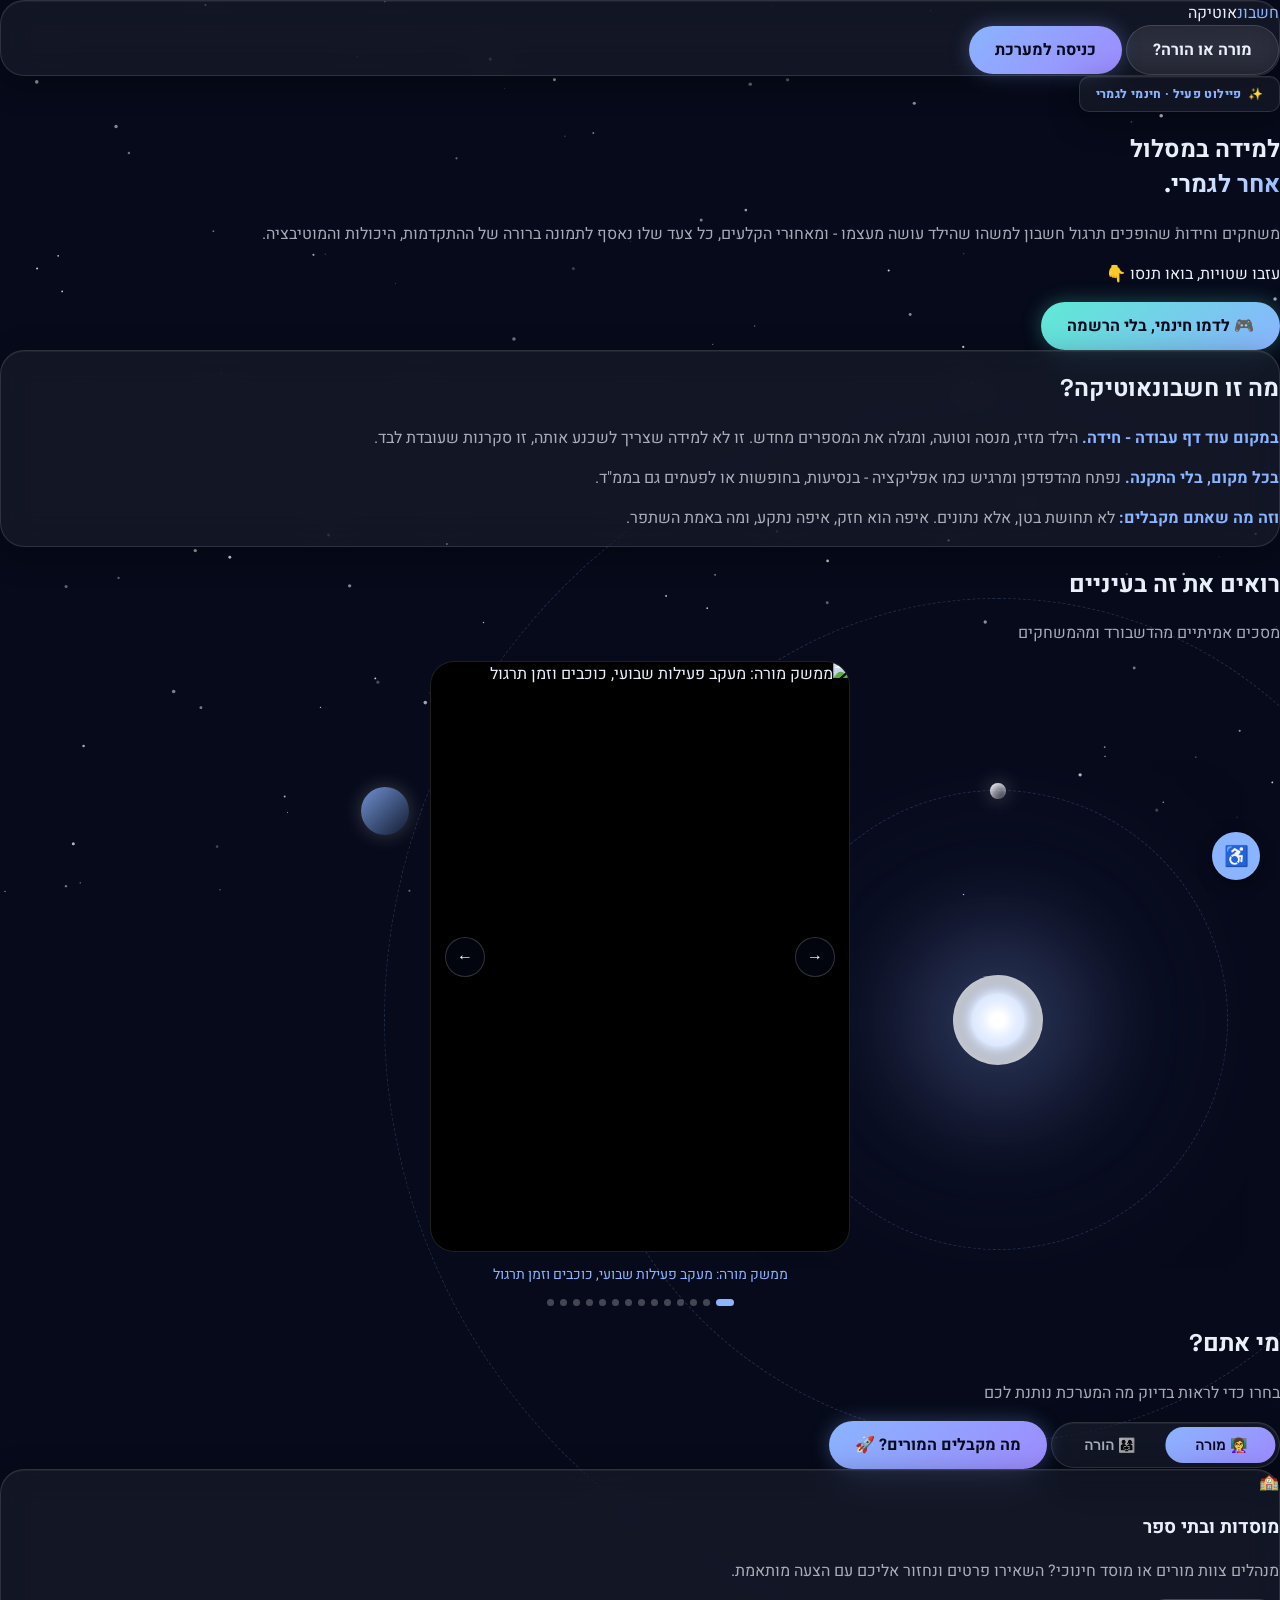
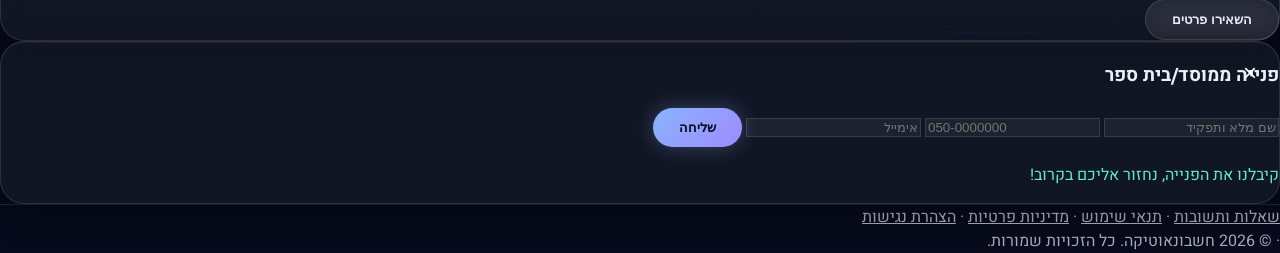
==== commit 81bccf17: "Tighten homepage copy and add "try it" twist above the demo The hero and vision section were doing t" ====
--- a/index.html
+++ b/index.html
@@ -56,22 +56,25 @@
         <span class="text-gradient">אחר לגמרי.</span>
       </h1>
       <p id="roleSupportingText" class="text-base sm:text-lg leading-relaxed max-w-2xl mx-auto" style="color:var(--text-muted);">
-        חשבונאוטיקה היא סביבת חידות ללימוד חשבון, כדי שהילדים ירגישו את המספרים זזים ויראו את המתמטיקה חיה - ובמקביל המערכת מרכזת נתונים לדוחות וגרפים שמציגים את השינוי בהתקדמות, ביכולות ובמוטיבציה. נתונים אלו משמעותיים עבור מורים והורים.
-      </p>
-      <a href="https://aritmetica.nt-school.app/demo" target="_blank" rel="noopener" class="glass-btn" style="display:inline-flex; background:linear-gradient(135deg, var(--accent-turquoise) 0%, var(--accent-blue) 100%); border:none; color:var(--bg-deep); box-shadow:0 0 20px rgba(94,234,212,0.3);">🎮 נסו את המשחק בעצמכם - דמו חינמי</a>
+        משחקים וחידות שהופכים תרגול חשבון למשהו שהילד עושה מעצמו - ומאחורי הקלעים, כל צעד שלו נאסף לתמונה ברורה של ההתקדמות, היכולות והמוטיבציה.
+      </p>
+      <div class="flex flex-col items-center gap-3">
+        <p class="text-base sm:text-lg font-bold" style="color:var(--text-primary);">עזבו שטויות, בואו תנסו 👇</p>
+        <a href="https://aritmetica.nt-school.app/demo" target="_blank" rel="noopener" class="glass-btn" style="display:inline-flex; background:linear-gradient(135deg, var(--accent-turquoise) 0%, var(--accent-blue) 100%); border:none; color:var(--bg-deep); box-shadow:0 0 20px rgba(94,234,212,0.3);">🎮 לדמו חינמי, בלי הרשמה</a>
+      </div>
     </section>
 
     <!-- Vision -->
     <section class="mt-24 glass-panel p-6 sm:p-10 space-y-4 text-right">
       <h2 class="font-space text-2xl sm:text-3xl font-bold">מה זו חשבונאוטיקה?</h2>
       <p class="leading-relaxed" style="color:var(--text-muted);">
-        חשבונאוטיקה מחליפה את דפי העבודה או החוברות - חשבונאוטיקה היא מנוע חקר וסקרנות שכבר אין בלמידה המודרנית. במקום תרגול קלאסי, התלמיד <span style="color:var(--accent-blue); font-weight:700;">מזיז, מנסה ומגלה מחדש</span> את המספרים דרך משחקים וחידות.
+        <span style="color:var(--accent-blue); font-weight:700;">במקום עוד דף עבודה - חידה.</span> הילד מזיז, מנסה וטועה, ומגלה את המספרים מחדש. זו לא למידה שצריך לשכנע אותה, זו סקרנות שעובדת לבד.
       </p>
       <p class="leading-relaxed" style="color:var(--text-muted);">
-        התרגול זמין בכל מקום - בנסיעות, בחופשות או לפעמים גם בממ"ד - ישירות מהדפדפן (שמרגיש כמו אפליקציה), ללא התקנה.
+        <span style="color:var(--accent-blue); font-weight:700;">בכל מקום, בלי התקנה.</span> נפתח מהדפדפן ומרגיש כמו אפליקציה - בנסיעות, בחופשות או לפעמים גם בממ"ד.
       </p>
       <p class="leading-relaxed" style="color:var(--text-muted);">
-        והכי חשוב: כל צעד שהילד שלכם עושה הופך לנתון ברור על ההתקדמות שלו ועל היכולות שרכש.
+        <span style="color:var(--accent-blue); font-weight:700;">וזה מה שאתם מקבלים:</span> לא תחושת בטן, אלא נתונים. איפה הוא חזק, איפה נתקע, ומה באמת השתפר.
       </p>
     </section>
 
@@ -165,12 +168,12 @@
     (function () {
       const roleCopy = {
         teacher: {
-          text: 'חשבונאוטיקה היא סביבת חידות ללימוד חשבון, כדי שהתלמידים ירגישו את המספרים זזים ויראו את המתמטיקה חיה - ובמקביל המערכת מרכזת נתונים לדוחות וגרפים שמציגים את השינוי בהתקדמות, ביכולות ובמוטיבציה. נתונים אלו משמעותיים עבור המורה.',
+          text: 'משחקים וחידות שהתלמיד ממשיך לתרגל בהם גם בין השיעורים - ואתם מקבלים תמונה ברורה של ההתקדמות, היכולות והמוטיבציה שלו, בלי לנחש.',
           ctaText: 'מה מקבלים המורים? 🚀',
           ctaHref: 'teacher.html'
         },
         parent: {
-          text: 'חשבונאוטיקה היא סביבת חידות ללימוד חשבון, כדי שהילדים ירגישו את המספרים זזים ויראו את המתמטיקה חיה - ובמקביל המערכת מרכזת נתונים לדוחות וגרפים שמציגים את השינוי בהתקדמות, ביכולות ובמוטיבציה. נתונים אלו משמעותיים עבורכם.',
+          text: 'משחקים וחידות שהילד עושה מעצמו, בלי ויכוחים - ואתם מקבלים תמונה ברורה של ההתקדמות, היכולות והמוטיבציה שלו, בלי לנחש.',
           ctaText: 'מה מקבלים ההורים? 🚀',
           ctaHref: 'parent.html'
         }
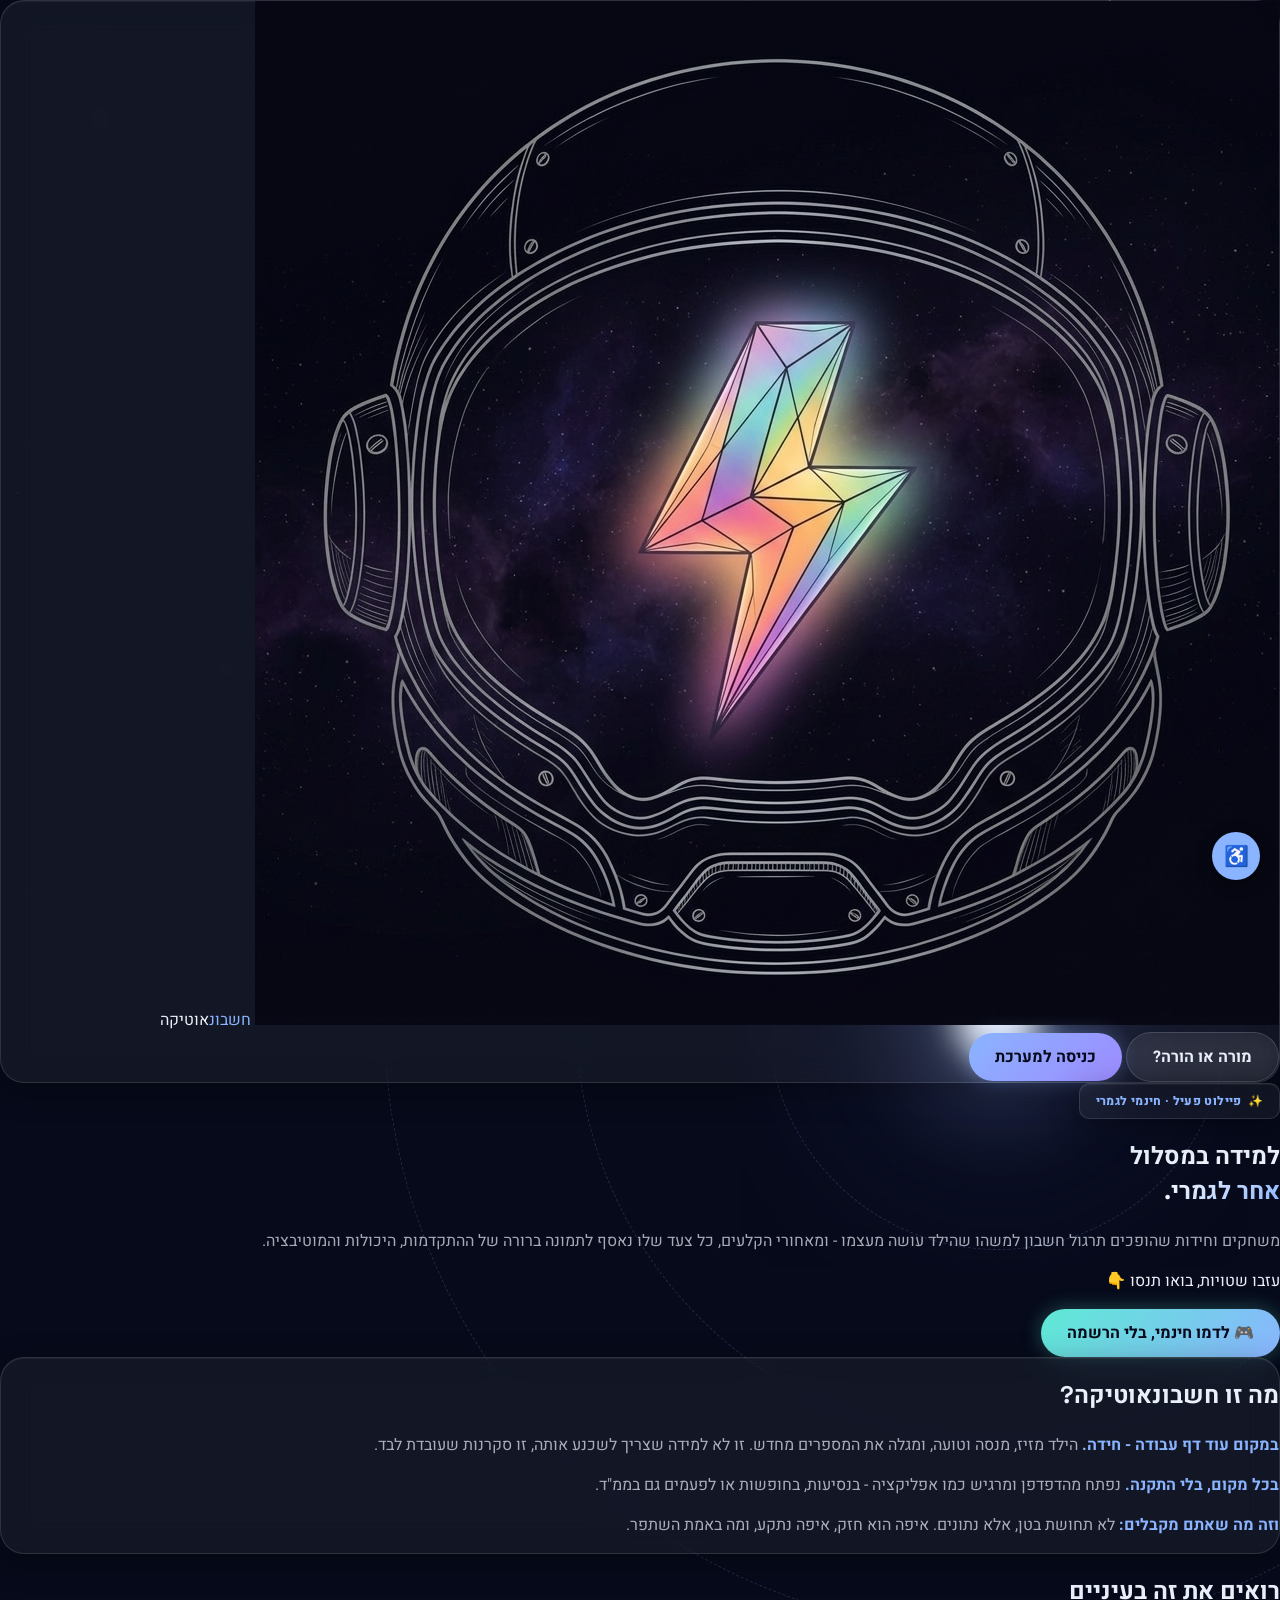
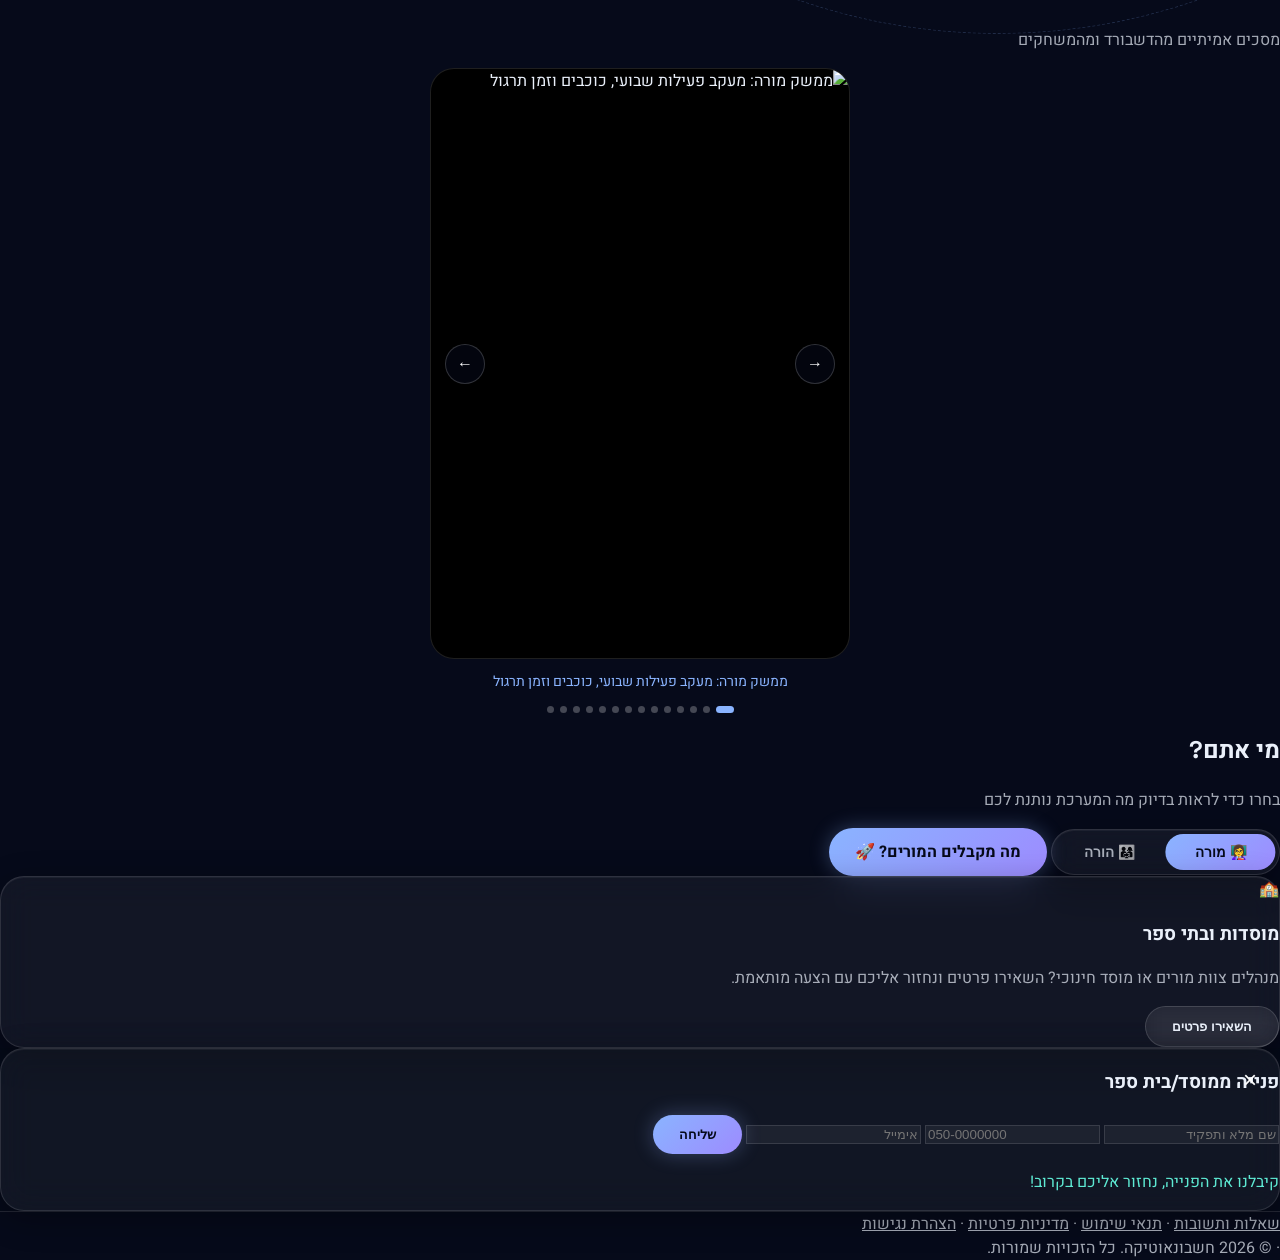
==== commit 7f059531: "Add official logo to navbar across pages and configure WhatsApp preview og tags" ====
--- a/index.html
+++ b/index.html
@@ -9,11 +9,15 @@
   <meta property="og:type" content="website">
   <meta property="og:title" content="חשבונאוטיקה | למידה במסלול אחר לגמרי">
   <meta property="og:description" content="סביבת חידות ללימוד חשבון, כדי שהילדים ירגישו את המספרים זזים ויראו את המתמטיקה חיה - עם דוחות ברורים למורה או להורה.">
-  <meta property="og:image" content="assets/og-preview.jpg">
+  <meta property="og:image" content="https://welcome-to-hesbonautika.nt-school.app/assets/og-preview.jpg">
+  <meta property="og:image:secure_url" content="https://welcome-to-hesbonautika.nt-school.app/assets/og-preview.jpg">
+  <meta property="og:image:type" content="image/jpeg">
+  <meta property="og:image:width" content="1024">
+  <meta property="og:image:height" content="1024">
   <meta name="twitter:card" content="summary_large_image">
   <meta name="twitter:title" content="חשבונאוטיקה | למידה במסלול אחר לגמרי">
   <meta name="twitter:description" content="סביבת חידות ללימוד חשבון, כדי שהילדים ירגישו את המספרים זזים ויראו את המתמטיקה חיה.">
-  <meta name="twitter:image" content="assets/og-preview.jpg">
+  <meta name="twitter:image" content="https://welcome-to-hesbonautika.nt-school.app/assets/og-preview.jpg">
 
   <script src="https://cdn.tailwindcss.com"></script>
   <link href="https://fonts.googleapis.com/css2?family=Heebo:wght@300;400;500;700;900&family=Space+Grotesk:wght@500;600;700&display=swap" rel="stylesheet">
@@ -35,9 +39,10 @@
   <!-- Navbar -->
   <nav class="fixed top-0 w-full z-50 p-2 sm:p-4">
     <div class="max-w-6xl mx-auto glass-panel !rounded-full px-3 sm:px-6 py-2 sm:py-3 flex justify-between items-center gap-2">
-      <div class="font-space font-bold text-base sm:text-lg shrink-0">
-        <span style="color:var(--accent-blue);">חשבונ</span>אוטיקה
-      </div>
+      <a href="index.html" class="flex items-center gap-2.5 font-space font-bold text-base sm:text-lg shrink-0" style="text-decoration:none; color:inherit;">
+        <img src="assets/logo.jpg" alt="חשבונאוטיקה" class="w-8 h-8 sm:w-9 sm:h-9 rounded-full object-cover border border-white/20 shadow-md">
+        <span><span style="color:var(--accent-blue);">חשבונ</span>אוטיקה</span>
+      </a>
       <div class="flex items-center gap-1.5 sm:gap-2">
         <a href="#roleSwitch" class="glass-btn !py-1.5 !px-3 sm:!py-2 sm:!px-5 !text-xs sm:!text-sm whitespace-nowrap">מורה או הורה?</a>
         <a href="https://aritmetica.nt-school.app" target="_blank" rel="noopener" class="glass-btn glass-btn-primary !py-1.5 !px-3 sm:!py-2 sm:!px-5 !text-xs sm:!text-sm whitespace-nowrap">כניסה למערכת</a>
